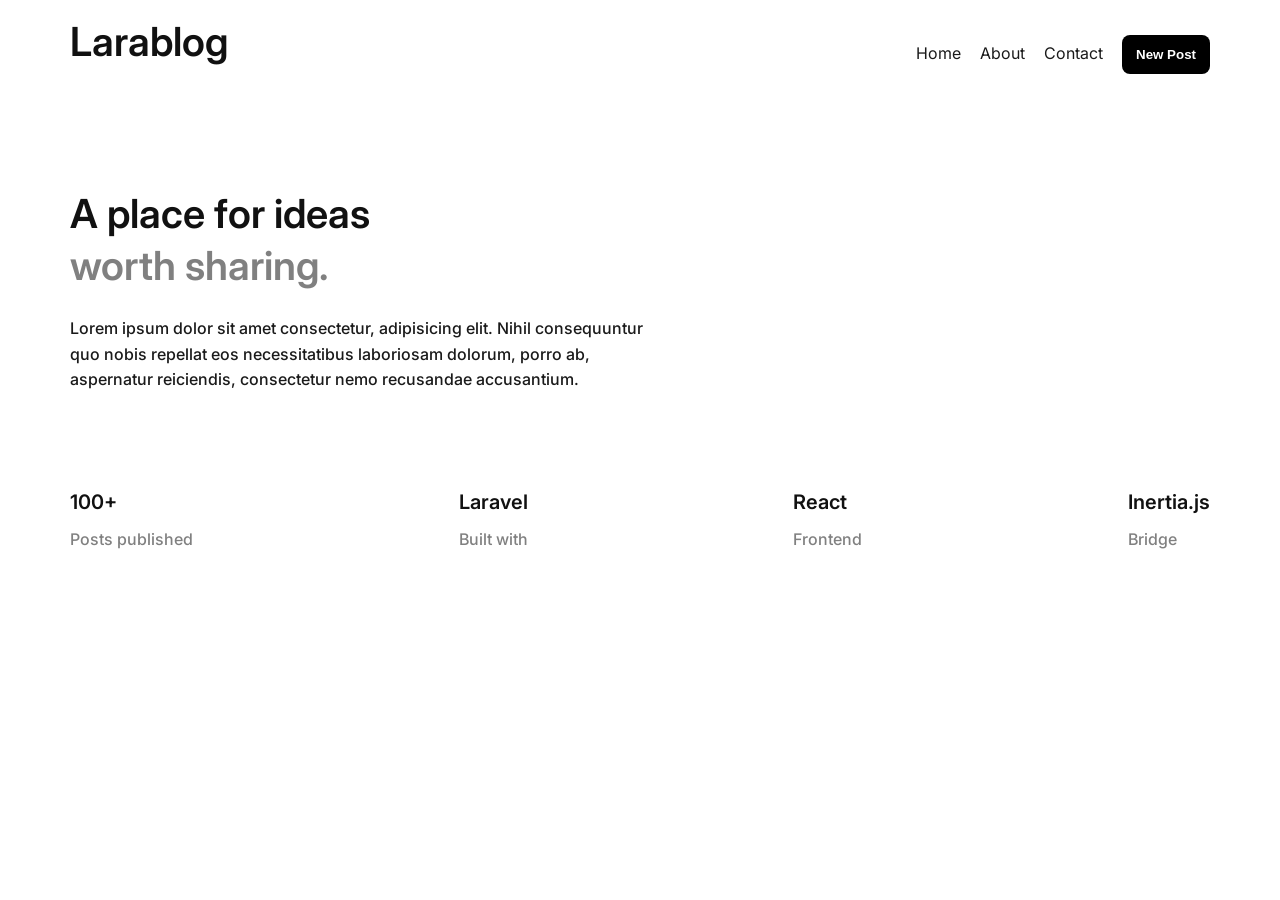
==== about.html @ 0c3e4e82 "Add about page and enhance index layout with new section" ====
<!doctype html>
<html lang="en">
  <head>
    <meta charset="UTF-8" />
    <meta name="viewport" content="width=device-width, initial-scale=1.0" />
    <title>Practice</title>
    <link rel="stylesheet" href="./style.css" />
  </head>
  <body>
    <header>
      <div class="container">
        <nav class="navbar">
          <h1>Larablog</h1>

          <div class="navbar__items">
            <a href="#">Home</a>
            <a href="./about.html">About</a>
            <a href="#">Contact</a>
            <button class="btn btn-primary">New Post</button>
          </div>
        </nav>
      </div>
    </header>

    <main>
      <section class="about">
        <div class="container">
          <div class="wrapper">
            <h1>
              A place for ideas <br />
              <span class="about__tagline">worth sharing.</span>
            </h1>
            <p>
              Lorem ipsum dolor sit amet consectetur, adipisicing elit. Nihil
              consequuntur quo nobis repellat eos necessitatibus laboriosam
              dolorum, porro ab, aspernatur reiciendis, consectetur nemo
              recusandae accusantium.
            </p>
          </div>
        </div>
      </section>

      <section class="stats">
        <div class="container">
          <div class="stats__wrapper">
            <div class="stats__items">
              <h5>100+</h5>
              <p>Posts published</p>
            </div>

            <div class="stats__items">
              <h5>Laravel</h5>
              <p>Built with</p>
            </div>

            <div class="stats__items">
              <h5>React</h5>
              <p>Frontend</p>
            </div>

            <div class="stats__items">
              <h5>Inertia.js</h5>
              <p>Bridge</p>
            </div>
          </div>
        </div>
      </section>
    </main>
  </body>
</html>
---- style.css ----
@import url("https://fonts.googleapis.com/css2?family=Inter:ital,opsz,wght@0,14..32,100..900;1,14..32,100..900&display=swap");

*,
*::before,
*::after {
  padding: 0;
  margin: 0;
  box-sizing: border-box;
}

h1,
h2,
h3,
h4,
h5,
h6 {
  font-weight: 600;
  line-height: 1.3;
  margin-bottom: 0.6em;
  color: #111;
}

h1 {
  font-size: 2.5rem;
}

h2 {
  font-size: 2rem;
}

h3 {
  font-size: 1.75rem;
}

h4 {
  font-size: 1.5rem;
}

h5 {
  font-size: 1.25rem;
}

h6 {
  font-size: 1rem;
}

body {
  font-family: "Inter", "Segoe UI", Arial, sans-serif;
  font-size: 1rem;
  line-height: 1.6;
  color: #1a1a1a;
}

p {
  margin-bottom: 1em;
  font-size: 1rem;
  font-weight: 500;
}

header {
  padding: 16px 0;
}

.navbar {
  display: flex;
  align-items: center;
  justify-content: space-between;
}

.container {
  margin: 0 auto;
  max-width: 1140px;
}

.navbar__items a,
.btn {
  text-decoration: none;
  margin-left: 15px;
  color: inherit;
}

.btn {
  padding: 12px 14px;
  border-radius: 8px;
  border: none;
  font-weight: 600;
  cursor: pointer;
}

.btn-primary {
  color: white;
  background-color: black;
}

.btn-secondary {
  background-color: white;
  color: black;
}

.btn-outline {
  color: black;
  border: 1px solid black;
  background-color: transparent;
}

.wrapper {
  display: flex;
  flex-direction: column;
}

.text-center {
  text-align: center;
}

.hero .wrapper {
  justify-content: center;
  align-items: center;
  height: 80vh;
}

.hero h1 {
  font-size: 4.5rem;
}

.hero__tagline {
  color: rgb(118, 110, 110);
}

.hero .text-center {
  max-width: 600px;
}

.spacing {
  padding: 48px 0;
}

.card__wrapper {
  display: flex;
  gap: 12px;
}

.card {
  display: flex;
  flex-direction: column;
  gap: 10px;
  background-color: white;
  padding: 16px;
  border: 1px solid gray;
  border-radius: 8px;
}

.card__details {
  display: flex;
  flex-direction: column;
}

.section__two .wrapper {
  background-color: black;
  color: white;
  padding: 40px 0;
  border-radius: 20px;
}

.section__two h2 {
  color: white;
}

.about {
  padding: 80px 0;
}

.about__tagline {
  color: gray;
}

.about .wrapper {
  max-width: 600px;
}

.stats__wrapper {
  display: flex;
  gap: 15px;
  justify-content: space-between;
}

.stats p {
  color: gray;
}
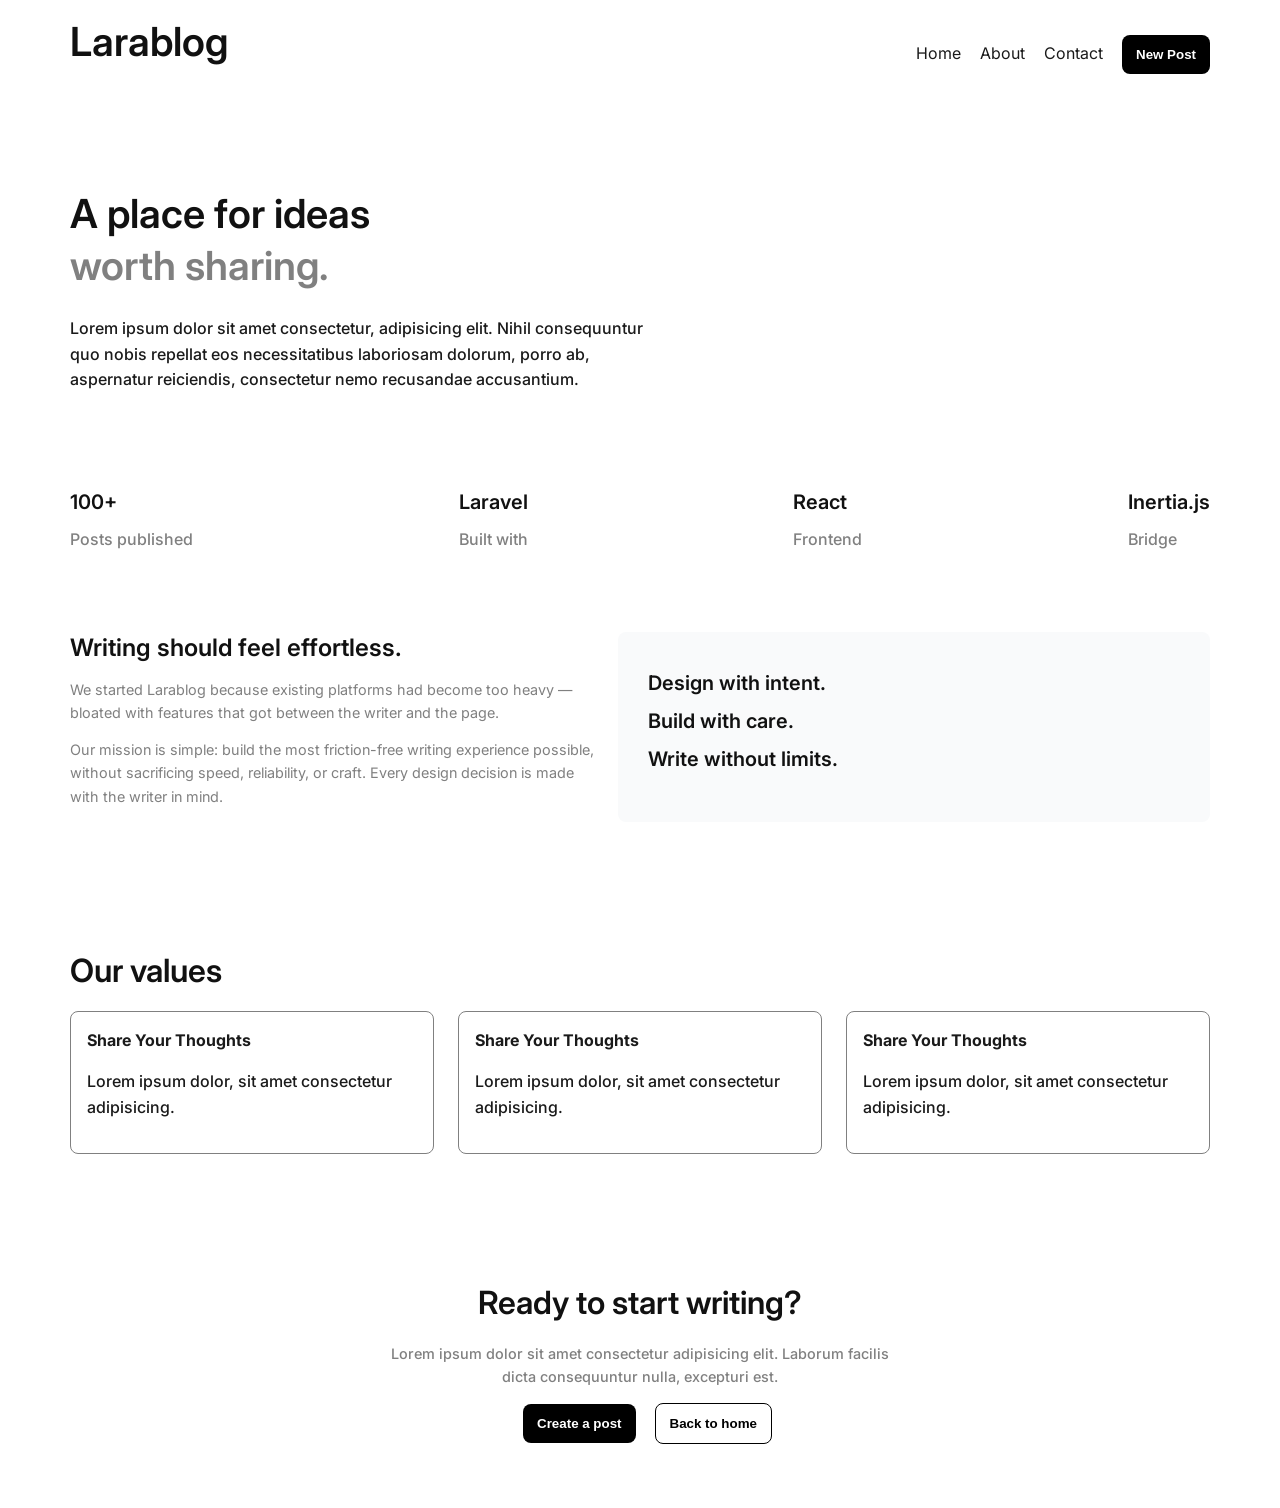
==== commit 9c5292d7: "Enhance about page layout and update navigation links" ====
--- a/about.html
+++ b/about.html
@@ -13,7 +13,7 @@
           <h1>Larablog</h1>
 
           <div class="navbar__items">
-            <a href="#">Home</a>
+            <a href="./index.html">Home</a>
             <a href="./about.html">About</a>
             <a href="#">Contact</a>
             <button class="btn btn-primary">New Post</button>
@@ -65,6 +65,79 @@
           </div>
         </div>
       </section>
+
+      <section class="about-section__one spacing">
+        <div class="container">
+          <div class="about__wrapper">
+            <div class="about__left">
+              <h4>Writing should feel effortless.</h4>
+              <p>
+                We started Larablog because existing platforms had become too
+                heavy — bloated with features that got between the writer and
+                the page.
+              </p>
+              <p>
+                Our mission is simple: build the most friction-free writing
+                experience possible, without sacrificing speed, reliability, or
+                craft. Every design decision is made with the writer in mind.
+              </p>
+            </div>
+            <div class="about__items about__right">
+              <h5>Design with intent.</h5>
+              <h5>Build with care.</h5>
+              <h5>Write without limits.</h5>
+            </div>
+          </div>
+        </div>
+      </section>
+
+      <section>
+        <div class="container spacing">
+          <div class="wrapper">
+            <h2>Our values</h2>
+
+            <div class="card__wrapper">
+              <div class="card">
+                <div class="card__details">
+                  <p><strong>Share Your Thoughts</strong></p>
+                  <p>Lorem ipsum dolor, sit amet consectetur adipisicing.</p>
+                </div>
+              </div>
+
+              <div class="card">
+                <div class="card__details">
+                  <p><strong>Share Your Thoughts</strong></p>
+                  <p>Lorem ipsum dolor, sit amet consectetur adipisicing.</p>
+                </div>
+              </div>
+
+              <div class="card">
+                <div class="card__details">
+                  <p><strong>Share Your Thoughts</strong></p>
+                  <p>Lorem ipsum dolor, sit amet consectetur adipisicing.</p>
+                </div>
+              </div>
+            </div>
+          </div>
+        </div>
+      </section>
+
+      <section class="about-section__three spacing">
+        <div class="container">
+          <div class="wrapper">
+            <div class="text-center">
+              <h2>Ready to start writing?</h2>
+              <p>
+                Lorem ipsum dolor sit amet consectetur adipisicing elit. Laborum
+                facilis dicta consequuntur nulla, excepturi est.
+              </p>
+
+              <button class="btn btn-primary">Create a post</button>
+              <button class="btn btn-outline">Back to home</button>
+            </div>
+          </div>
+        </div>
+      </section>
     </main>
   </body>
 </html>
--- a/style.css
+++ b/style.css
@@ -131,12 +131,12 @@
 }
 
 .spacing {
-  padding: 48px 0;
+  padding: 64px 0;
 }
 
 .card__wrapper {
   display: flex;
-  gap: 12px;
+  gap: 24px;
 }
 
 .card {
@@ -186,3 +186,42 @@
 .stats p {
   color: gray;
 }
+
+.about__wrapper {
+  display: flex;
+  gap: 15px;
+}
+
+.about__items {
+  background-color: oklch(98.5% 0.002 247.839);
+  padding: 30px;
+  border-radius: 8px;
+  width: 100%;
+  display: flex;
+  justify-content: center;
+  flex-direction: column;
+}
+
+.about__left p {
+  color: gray;
+  font-size: 0.9rem;
+  font-weight: 400;
+}
+
+.about__left {
+  flex: 1;
+}
+
+.about__right {
+  flex: 1;
+}
+
+.about-section__three .text-center {
+  max-width: 500px;
+  margin: 0 auto;
+}
+
+.about-section__three .text-center p {
+  color: gray;
+  font-size: 0.9rem;
+}
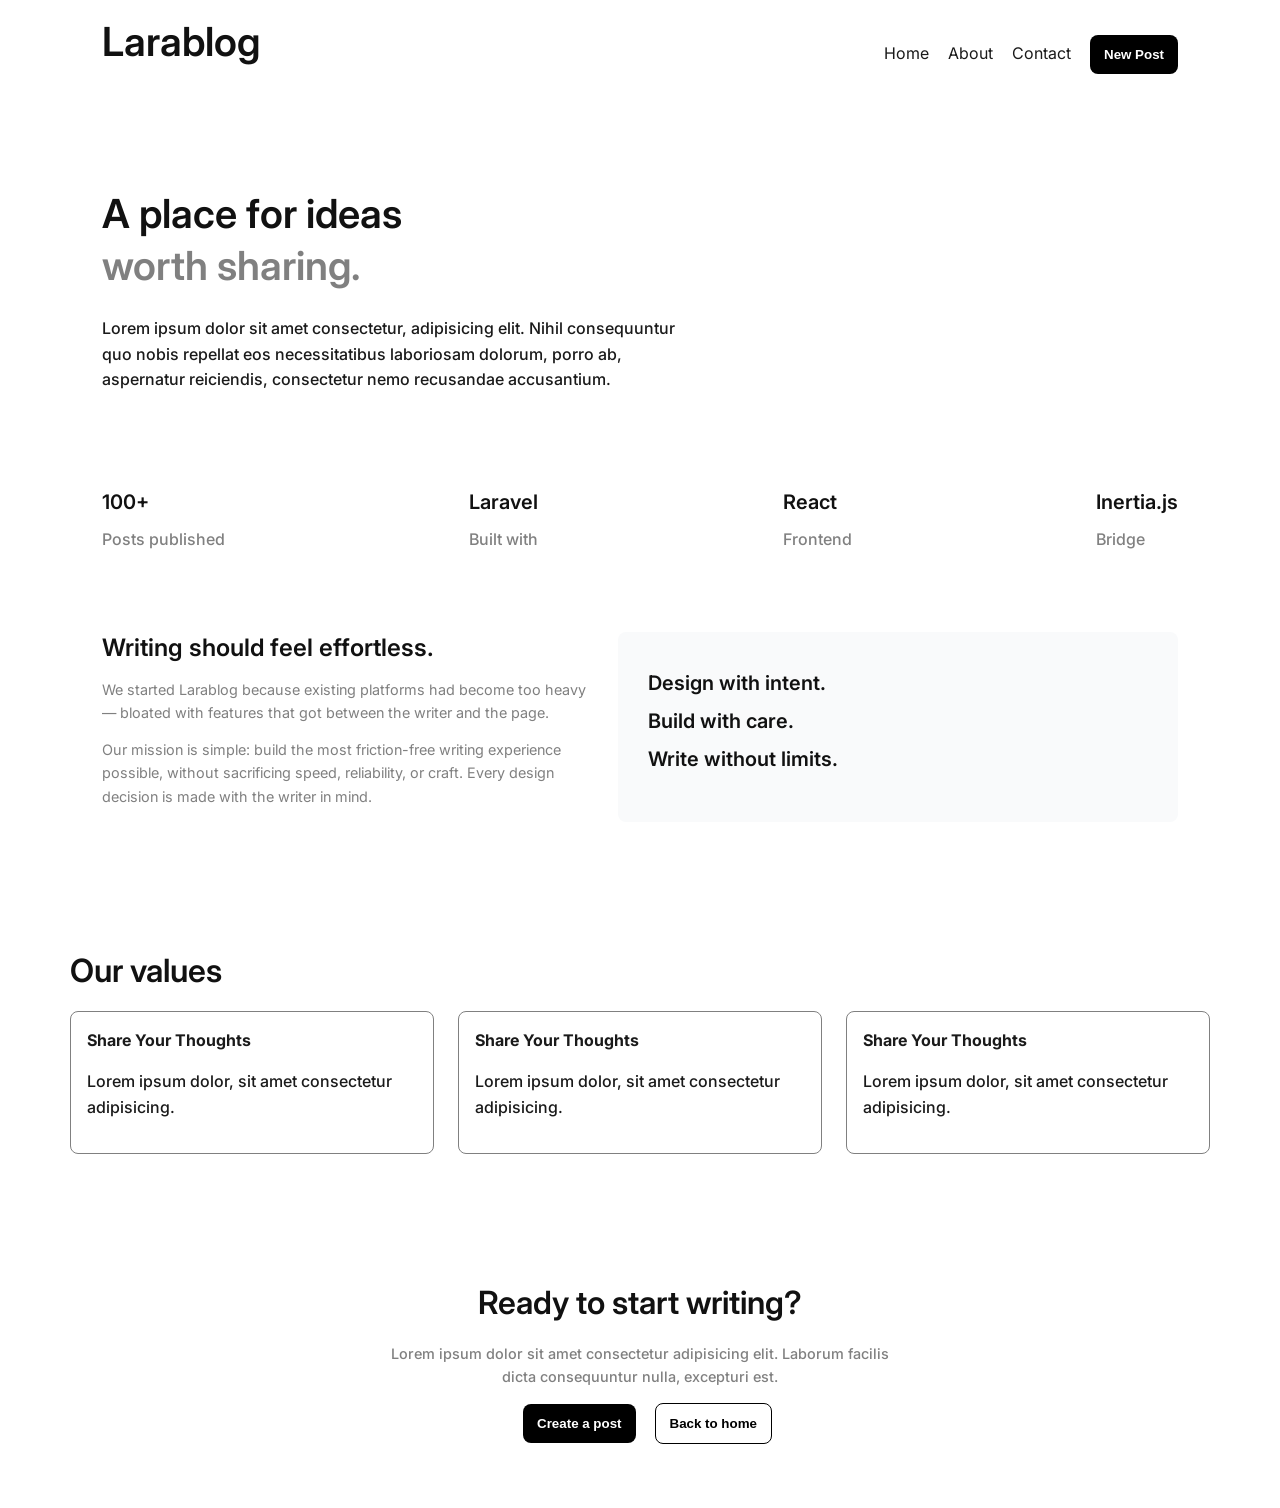
==== commit cfb9691f: "Add contact page and update navigation links" ====
--- a/about.html
+++ b/about.html
@@ -15,7 +15,7 @@
           <div class="navbar__items">
             <a href="./index.html">Home</a>
             <a href="./about.html">About</a>
-            <a href="#">Contact</a>
+            <a href="./contact.html">Contact</a>
             <button class="btn btn-primary">New Post</button>
           </div>
         </nav>
--- a/style.css
+++ b/style.css
@@ -70,6 +70,7 @@
 .container {
   margin: 0 auto;
   max-width: 1140px;
+  padding: 0 32px;
 }
 
 .navbar__items a,
@@ -225,3 +226,58 @@
   color: gray;
   font-size: 0.9rem;
 }
+
+.contact__hero .wrapper {
+  max-width: 600px;
+}
+
+.contact__tagline {
+  color: gray;
+}
+
+.contact__hero h1 {
+  font-size: 3rem;
+  font-weight: bolder;
+}
+
+.contact__hero p {
+  font-size: 0.9rem;
+  color: gray;
+}
+
+.contact__fields {
+  display: flex;
+  gap: 30px;
+  flex-direction: column;
+  flex: 1;
+}
+
+.contact__details {
+  flex: 1;
+  display: flex;
+  flex-direction: column;
+  color: gray;
+  padding: 30px;
+}
+
+.contact-form__wrapper {
+  display: flex;
+  gap: 15px;
+}
+
+.contact__col {
+  display: flex;
+  gap: 10px;
+}
+
+.contact__items {
+  display: flex;
+  flex-direction: column;
+  gap: 10px;
+}
+
+.form-input {
+  padding: 10px 14px;
+  border-radius: 8px;
+  border: 1px solid gray;
+}
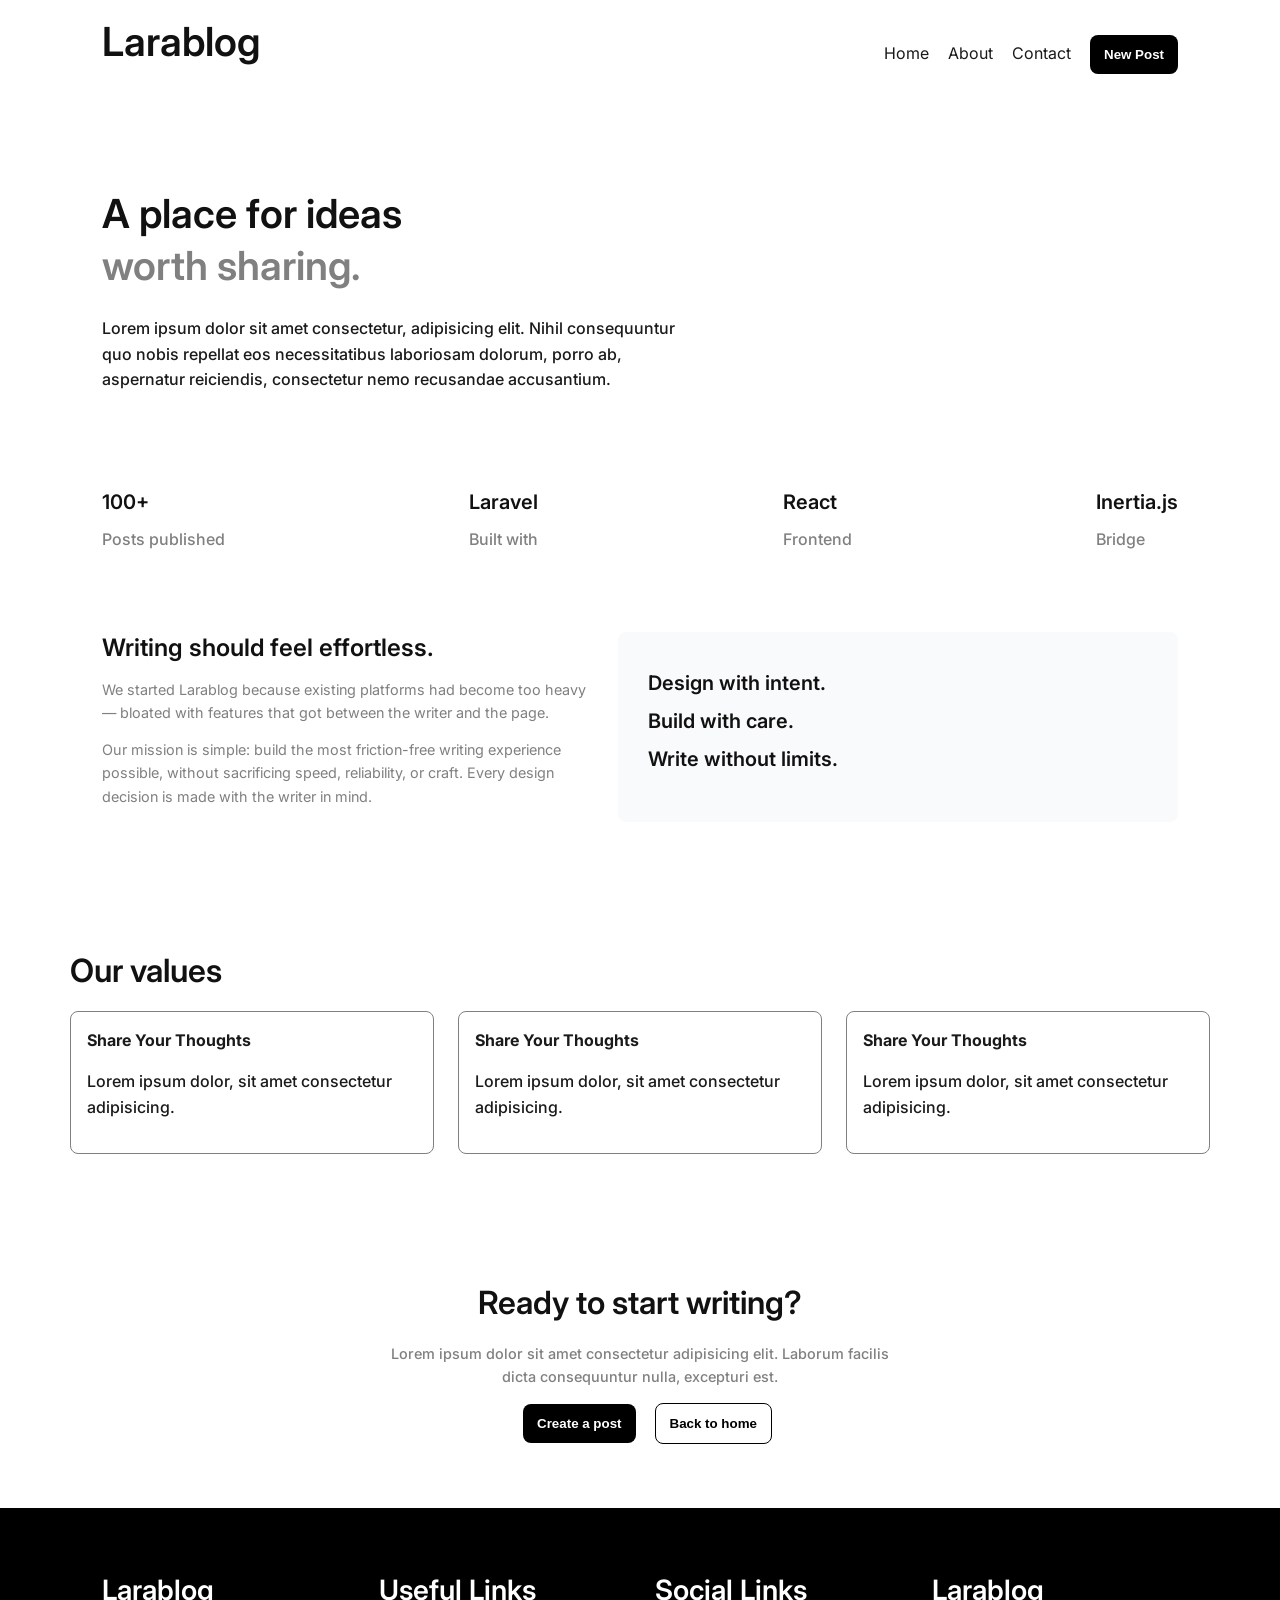
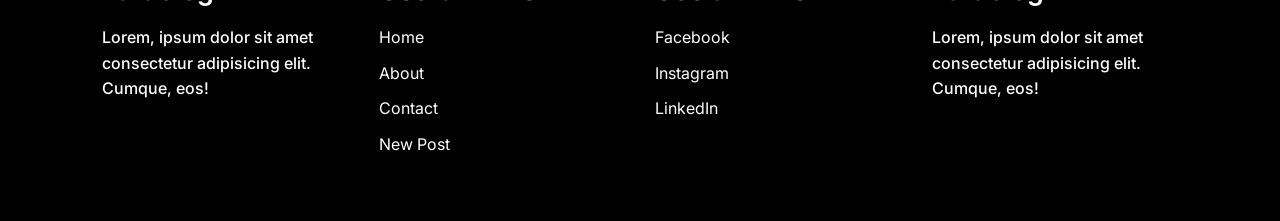
==== commit f6924bc6: "Add footer section with links and styling to all pages" ====
--- a/about.html
+++ b/about.html
@@ -138,6 +138,55 @@
           </div>
         </div>
       </section>
+
+      <footer class="footer spacing">
+        <div class="container">
+          <div class="footer__wrapper">
+            <div class="footer__items">
+              <h3>Larablog</h3>
+
+              <div class="footer__content">
+                <p>
+                  Lorem, ipsum dolor sit amet consectetur adipisicing elit.
+                  Cumque, eos!
+                </p>
+              </div>
+            </div>
+
+            <div class="footer__items">
+              <h3>Useful Links</h3>
+
+              <div class="footer__content">
+                <a href="#">Home</a>
+                <a href="#">About</a>
+                <a href="#">Contact</a>
+                <a href="#">New Post</a>
+              </div>
+            </div>
+
+            <div class="footer__items">
+              <h3>Social Links</h3>
+
+              <div class="footer__content">
+                <a href="#">Facebook</a>
+                <a href="#">Instagram</a>
+                <a href="#">LinkedIn</a>
+              </div>
+            </div>
+
+            <div class="footer__items">
+              <h3>Larablog</h3>
+
+              <div class="footer__content">
+                <p>
+                  Lorem, ipsum dolor sit amet consectetur adipisicing elit.
+                  Cumque, eos!
+                </p>
+              </div>
+            </div>
+          </div>
+        </div>
+      </footer>
     </main>
   </body>
 </html>
--- a/style.css
+++ b/style.css
@@ -104,6 +104,12 @@
   background-color: transparent;
 }
 
+.btn-outline-white {
+  color: white;
+  border: 1px solid white;
+  background-color: transparent;
+}
+
 .wrapper {
   display: flex;
   flex-direction: column;
@@ -155,15 +161,22 @@
   flex-direction: column;
 }
 
-.section__two .wrapper {
+.section__two .wrapper,
+.contact__banner .wrapper {
   background-color: black;
   color: white;
   padding: 40px 0;
   border-radius: 20px;
 }
 
-.section__two h2 {
-  color: white;
+.section__two h2,
+.contact__banner h2 {
+  color: white;
+}
+
+.contact__banner p,
+.section__two p {
+  font-size: 0.9rem;
 }
 
 .about {
@@ -257,7 +270,8 @@
   display: flex;
   flex-direction: column;
   color: gray;
-  padding: 30px;
+  padding: 30px 30px;
+  background-color: oklch(98.5% 0.002 247.839);
 }
 
 .contact-form__wrapper {
@@ -268,6 +282,11 @@
 .contact__col {
   display: flex;
   gap: 10px;
+}
+
+.contact__left,
+.contact__right {
+  flex: 1;
 }
 
 .contact__items {
@@ -281,3 +300,35 @@
   border-radius: 8px;
   border: 1px solid gray;
 }
+
+.footer {
+  background-color: black;
+  color: white;
+}
+
+.footer h3 {
+  color: white;
+}
+
+.footer__wrapper {
+  display: flex;
+  justify-content: space-between;
+  gap: 30px;
+}
+
+.footer__items {
+  display: flex;
+  flex-direction: column;
+  flex: 1;
+}
+
+.footer__content {
+  display: flex;
+  flex-direction: column;
+  gap: 10px;
+}
+
+.footer__content a {
+  text-decoration: none;
+  color: white;
+}
